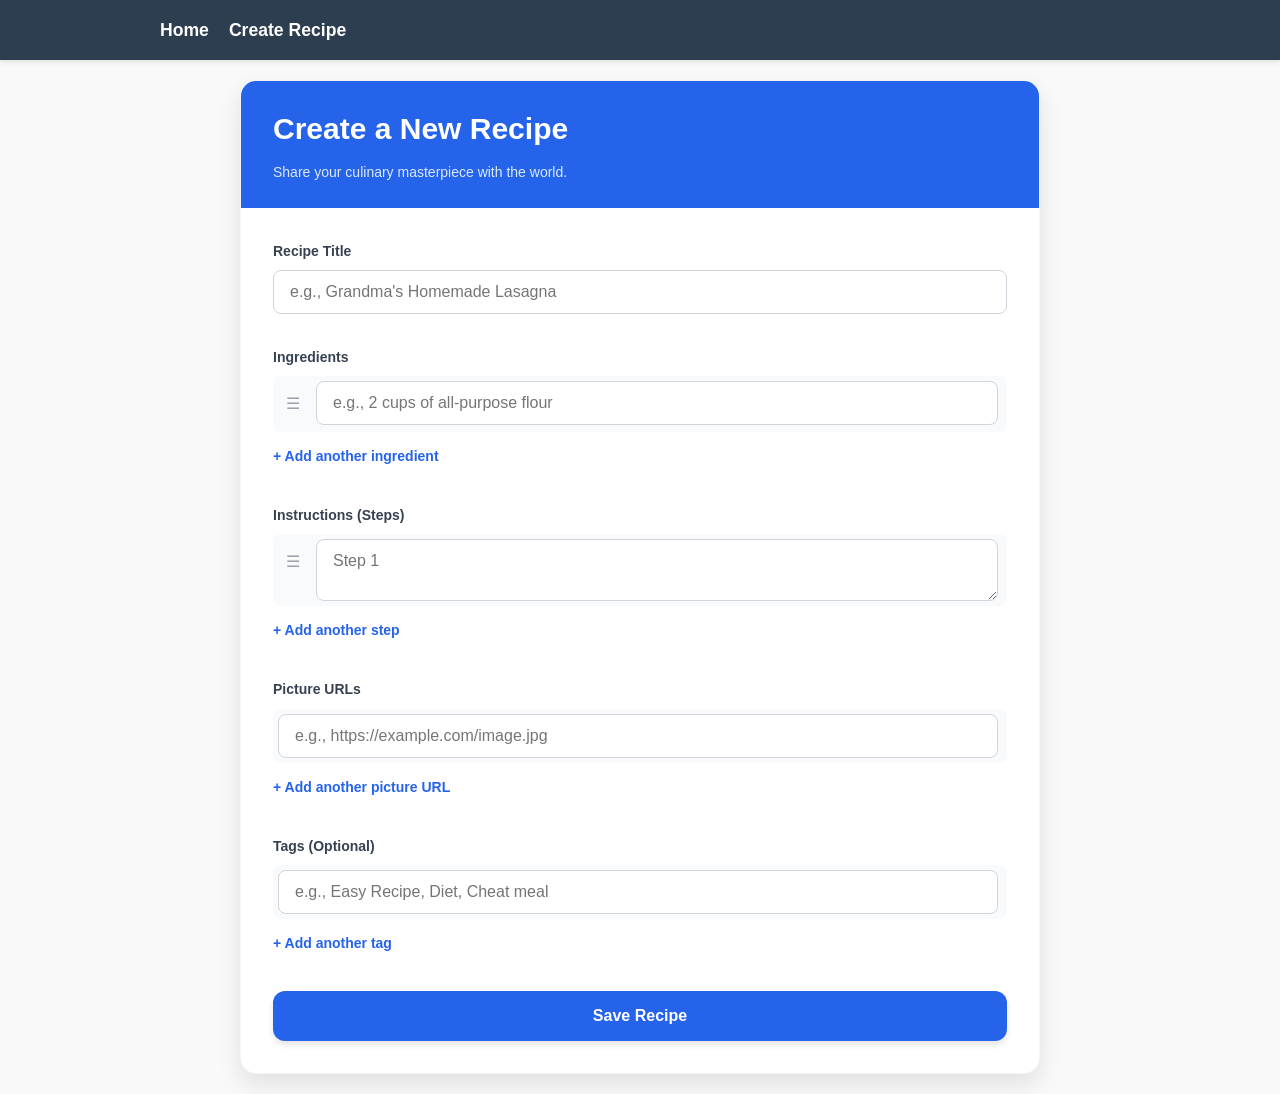
==== pages/create.html @ c3eba283 "first commit" ====
<!DOCTYPE html>
<html lang="en">
<head>
    <!-- The head section links our CSS file to make the page look pretty -->
    <meta charset="UTF-8">
    <meta name="viewport" content="width=device-width, initial-scale=1.0">
    <title>Create Recipe</title>
    <link rel="stylesheet" href="../style.css">
</head>
<body>
    <!-- The navigation bar lets us move between pages -->
    <header>
        <nav>
            <a href="../index.html">Home</a>
            <a href="create.html">Create Recipe</a>
        </nav>
    </header>
    <main>
        <section class="recipe-form-container">
            <div class="form-header">
                <h2>Create a New Recipe</h2>
                <p>Share your culinary masterpiece with the world.</p>
            </div>
            
            <!-- The <form> groups all our inputs together so JavaScript can grab them all at once -->
            <form id="create-recipe-form" class="recipe-form">
                <!-- Recipe Title -->
                <div class="form-group">
                    <label for="title">Recipe Title</label>
                    <!-- 'required' means the browser won't let you submit the form if this is empty -->
                    <input type="text" id="title" name="title" placeholder="e.g., Grandma's Homemade Lasagna" required>
                </div>

                <!-- Ingredients Section -->
                <div class="form-group">
                    <label>Ingredients</label>
                    <!-- This container holds our dynamic rows. JavaScript will add more rows inside here when we click the button below -->
                    <div id="ingredients-container" class="dynamic-container">
                        <div class="dynamic-row">
                            <span class="drag-handle" title="Drag to reorder">☰</span>
                            <input type="text" name="ingredients[]" placeholder="e.g., 2 cups of all-purpose flour" required>
                        </div>
                    </div>
                    <!-- This button has an 'onclick' event that triggers a JavaScript function to create a new input box -->
                    <button type="button" class="add-btn" onclick="addDynamicField('ingredients-container', 'ingredients[]', 'e.g., 2 cups of all-purpose flour')">+ Add another ingredient</button>
                </div>

                <!-- Steps Section -->
                <div class="form-group">
                    <label>Instructions (Steps)</label>
                    <div id="steps-container" class="dynamic-container">
                        <div class="dynamic-row">
                            <span class="drag-handle" title="Drag to reorder">☰</span>
                            <textarea name="steps[]" placeholder="Step 1" rows="2" required></textarea>
                        </div>
                    </div>
                    <button type="button" class="add-btn" onclick="addDynamicField('steps-container', 'steps[]', 'Step', true)">+ Add another step</button>
                </div>

                <!-- Pictures Section -->
                <div class="form-group">
                    <label>Picture URLs</label>
                    <div id="pictures-container" class="dynamic-container">
                        <div class="dynamic-row">
                            <input type="url" name="pictures[]" placeholder="e.g., https://example.com/image.jpg">
                        </div>
                    </div>
                    <button type="button" class="add-btn" onclick="addDynamicField('pictures-container', 'pictures[]', 'e.g., https://example.com/image.jpg', false, 'url')">+ Add another picture URL</button>
                </div>

                <!-- Tags Section -->
                <div class="form-group">
                    <label>Tags (Optional)</label>
                    <div id="tags-container" class="dynamic-container">
                        <div class="dynamic-row">
                            <input type="text" name="tags[]" placeholder="e.g., Easy Recipe, Diet, Cheat meal">
                        </div>
                    </div>
                    <button type="button" class="add-btn" onclick="addDynamicField('tags-container', 'tags[]', 'e.g., Easy Recipe, Diet, Cheat meal')">+ Add another tag</button>
                </div>

                <!-- The submit button tells the form it's time to gather the data and let JS send it to PHP -->
                <button type="submit" class="submit-btn">Save Recipe</button>
            </form>
        </section>
    </main>

    <!-- Load our JavaScript brain so the form actually works! -->
    <script src="../script.js"></script>
</body>
</html>
---- style.css ----
/* --- Basic Reset --- 
   The asterisk (*) targets literally everything on the page and resets default spacing so our design looks identical on all browsers. */
* {
    margin: 0;
    padding: 0;
    box-sizing: border-box;
    font-family: 'Segoe UI', Tahoma, Geneva, Verdana, sans-serif;
}

/* 'body' applies to the whole page background and default text color */
body {
    background-color: #f9f9f9;
    color: #333;
    line-height: 1.6;
}

/* --- Header and Navigation --- 
   These rules style the dark blue bar at the top of the screen */
header {
    background-color: #2c3e50;
    padding: 1rem 0;
    box-shadow: 0 2px 5px rgba(0,0,0,0.1);
}

/* 'display: flex' is a powerful tool that automatically lines up items side-by-side! */
nav {
    max-width: 1000px;
    margin: 0 auto;
    display: flex;
    gap: 20px;
    padding: 0 20px;
}

nav a {
    color: #fff;
    text-decoration: none;
    font-weight: 600;
    font-size: 1.1rem;
    transition: color 0.3s;
}

nav a:hover {
    color: #3498db;
}

#auth-link {
    margin-left: auto; /* Pushes the login link to the right */
}

/* Main Content Area */
main {
    max-width: 1000px;
    margin: 0 auto;
    padding: 20px;
}

/* --- Banner Section ---
   Gives the welcome text a nice gray background box with soft rounded corners */
.banner {
    background-color: #ecf0f1;
    padding: 60px 20px;
    text-align: center;
    border-radius: 8px;
    margin-bottom: 40px;
    box-shadow: 0 4px 6px rgba(0,0,0,0.05);
}

.banner h1 {
    font-size: 2.5rem;
    color: #2c3e50;
    margin-bottom: 10px;
}

.banner p {
    font-size: 1.2rem;
    color: #7f8c8d;
}

/* Recipes Grid */
.recipes-section h2 {
    text-align: center;
    margin-bottom: 30px;
    color: #2c3e50;
    font-size: 2rem;
    width: 100%;
}

/* A 'grid' layout automatically wraps cards onto the next line if the screen gets too small (mobile friendly!) */
.recipe-grid {
    display: grid;
    grid-template-columns: repeat(auto-fill, minmax(280px, 1fr));
    gap: 20px;
}

/* Create Recipe Form styling */
.recipe-form-container {
    background-color: #fff;
    border-radius: 16px;
    box-shadow: 0 10px 25px rgba(0,0,0,0.1);
    max-width: 800px;
    margin: 0 auto;
    overflow: hidden;
    border: 1px solid #f3f4f6;
}

.form-header {
    background-color: #2563eb;
    padding: 24px 32px;
    color: white;
}

.form-header h2 {
    font-size: 1.875rem;
    margin-bottom: 8px;
}

.form-header p {
    color: #dbeafe;
    font-size: 0.875rem;
}

.recipe-form {
    padding: 32px;
    display: flex;
    flex-direction: column;
    gap: 32px;
}

.form-group {
    display: flex;
    flex-direction: column;
    gap: 8px;
}

.form-group label {
    font-size: 0.875rem;
    font-weight: 600;
    color: #374151;
}

.recipe-form input[type="text"],
.recipe-form input[type="url"],
.recipe-form textarea {
    flex: 1;
    width: 100%;
    padding: 12px 16px;
    border-radius: 8px;
    border: 1px solid #d1d5db;
    font-size: 1rem;
    transition: border-color 0.2s, box-shadow 0.2s;
}

.recipe-form input:focus,
.recipe-form textarea:focus {
    outline: none;
    border-color: #3b82f6;
    box-shadow: 0 0 0 2px rgba(59, 130, 246, 0.2);
}

.recipe-form textarea {
    resize: vertical;
    min-height: 60px;
}

.dynamic-container {
    display: flex;
    flex-direction: column;
    gap: 12px;
}

.dynamic-row {
    display: flex;
    gap: 8px;
    align-items: flex-start;
    background-color: #f9fafb;
    padding: 4px 8px 4px 4px;
    border-radius: 8px;
    border: 1px solid transparent;
    transition: border-color 0.2s;
}

.dynamic-row:hover {
    border-color: #e5e7eb;
}

.drag-handle {
    cursor: grab;
    color: #9ca3af;
    padding: 10px 8px;
    user-select: none;
}

.add-btn {
    align-self: flex-start;
    background: none;
    border: none;
    color: #2563eb;
    font-weight: 600;
    font-size: 0.875rem;
    cursor: pointer;
    padding: 8px 0;
}

.remove-btn {
    background-color: #fef2f2;
    color: #dc2626;
    border: none;
    padding: 10px 16px;
    border-radius: 8px;
    font-weight: 500;
    cursor: pointer;
}

.submit-btn {
    background-color: #2563eb;
    color: white;
    padding: 16px 24px;
    border: none;
    border-radius: 12px;
    font-size: 1rem;
    font-weight: bold;
    cursor: pointer;
    box-shadow: 0 4px 6px rgba(0,0,0,0.1);
}

/* --- JavaScript Injected Recipe Card Styles --- */
.recipe-card {
    background-color: #fff;
    border-radius: 16px;
    box-shadow: 0 4px 6px rgba(0,0,0,0.05);
    overflow: hidden;
    border: 1px solid #f3f4f6;
    display: flex;
    flex-direction: column;
    height: 100%;
    transition: transform 0.3s, box-shadow 0.3s;
}

.recipe-card:hover {
    transform: translateY(-5px);
    box-shadow: 0 10px 20px rgba(0,0,0,0.1);
}

.card-image-container {
    position: relative;
    height: 224px;
    overflow: hidden;
    background-color: #e5e7eb;
}

.card-image {
    width: 100%;
    height: 100%;
    object-fit: cover;
    transition: transform 0.5s;
}

/* Makes the top part of the card clickable without affecting Update/Delete buttons */
.card-link {
    text-decoration: none;
    color: inherit;
    display: flex;
    flex-direction: column;
    flex: 1;
}

.recipe-card:hover .card-image {
    transform: scale(1.05);
}

.card-content {
    padding: 20px;
    flex: 1;
    display: flex;
    flex-direction: column;
}

.card-title {
    font-size: 1.25rem;
    font-weight: 700;
    color: #111827;
    margin-bottom: 12px;
    transition: color 0.2s;
}

.recipe-card:hover .card-title {
    color: #2563eb;
}

.tags-container {
    display: flex;
    flex-wrap: wrap;
    gap: 8px;
    margin-bottom: 16px;
}

.tag, .tag-more {
    padding: 4px 10px;
    font-size: 0.75rem;
    font-weight: 600;
    border-radius: 9999px;
}

.tag {
    background-color: #eff6ff;
    color: #2563eb;
}

.tag-more {
    background-color: #f3f4f6;
    color: #4b5563;
}

.card-stats {
    margin-top: auto;
    display: flex;
    justify-content: space-between;
    font-size: 0.875rem;
    color: #6b7280;
    border-top: 1px solid #f3f4f6;
    padding-top: 16px;
}

.card-stats span {
    display: flex;
    align-items: center;
    gap: 4px;
    font-weight: 500;
}

.emoji { font-size: 1.125rem; }

.card-actions {
    padding: 0 20px 20px;
    display: flex;
    gap: 12px;
    border-top: 1px solid #f3f4f6;
    padding-top: 16px;
}

.btn-update, .btn-delete {
    flex: 1;
    padding: 8px 0;
    text-align: center;
    border-radius: 8px;
    font-size: 0.875rem;
    font-weight: 600;
    cursor: pointer;
    text-decoration: none;
    border: none;
    transition: background-color 0.2s;
}

.btn-update { background-color: #eff6ff; color: #2563eb; }
.btn-update:hover { background-color: #dbeafe; }

.btn-delete { background-color: #fef2f2; color: #dc2626; }
.btn-delete:hover { background-color: #fee2e2; }

/* --- JavaScript Injected Recipe Details Styles --- */
.details-page { max-width: 1024px; margin: 0 auto; padding: 32px 20px; }
.back-link { display: inline-flex; align-items: center; color: #2563eb; font-weight: 600; margin-bottom: 24px; text-decoration: none; transition: color 0.2s; }
.back-link:hover { color: #1e40af; }
.details-card { background: white; border-radius: 24px; box-shadow: 0 20px 25px -5px rgba(0,0,0,0.1); overflow: hidden; border: 1px solid #f3f4f6; }

/* Hero Slider */
.hero-slider { position: relative; height: 400px; background-color: #e5e7eb; overflow: hidden; }
.hero-slider img { width: 100%; height: 100%; object-fit: cover; transition: opacity 0.5s ease-in-out; }
.hero-overlay { position: absolute; inset: 0; background: linear-gradient(to top, rgba(0,0,0,0.8) 0%, rgba(0,0,0,0.2) 60%, transparent 100%); }
.hero-title-container { position: absolute; bottom: 0; left: 0; padding: 32px; width: 100%; box-sizing: border-box; }
.hero-title { font-size: 3rem; font-weight: 800; color: white; text-shadow: 0 4px 6px rgba(0,0,0,0.5); line-height: 1.2; margin: 0; }

/* Slider Controls */
.slider-btn { position: absolute; top: 50%; transform: translateY(-50%); background: rgba(0,0,0,0.3); backdrop-filter: blur(4px); color: white; border: none; border-radius: 50%; width: 40px; height: 40px; cursor: pointer; transition: all 0.3s; opacity: 0; display: flex; align-items: center; justify-content: center; font-size: 1rem; }
.hero-slider:hover .slider-btn { opacity: 1; }
.slider-btn:hover { background: rgba(0,0,0,0.6); }
.slider-btn.prev { left: 16px; }
.slider-btn.next { right: 16px; }
.slider-dots { position: absolute; bottom: 120px; left: 0; right: 0; display: flex; justify-content: center; gap: 8px; }
.slider-dot { width: 10px; height: 10px; border-radius: 50%; border: none; background: rgba(255,255,255,0.4); cursor: pointer; padding: 0; transition: background 0.2s; box-shadow: 0 1px 3px rgba(0,0,0,0.3); }
.slider-dot.active { background: white; }
.slider-dot:hover { background: rgba(255,255,255,0.8); }

/* Content Grid */
.details-content { padding: 40px; }
.detail-tags-container { display: flex; flex-wrap: wrap; gap: 12px; margin-bottom: 32px; padding-bottom: 32px; border-bottom: 1px solid #f3f4f6; }
.detail-tag { padding: 6px 16px; background-color: #eff6ff; color: #1d4ed8; font-size: 0.875rem; font-weight: 700; border-radius: 9999px; border: 1px solid #dbeafe; box-shadow: 0 1px 2px rgba(0,0,0,0.05); }
.details-grid { display: grid; grid-template-columns: 1fr 2fr; gap: 48px; }

/* Ingredients & Steps Layout */
.ingredients-col h2, .steps-col h2 { font-size: 1.5rem; font-weight: 700; margin-bottom: 24px; display: flex; align-items: center; gap: 8px; color: #111827; }
.ingredients-list { list-style: none; display: flex; flex-direction: column; gap: 12px; padding: 0; margin: 0; }
.ingredient-item { display: flex; align-items: flex-start; background: #fff7ed; padding: 12px 16px; border-radius: 12px; border: 1px solid #ffedd5; }
.ingredient-item .bullet { color: #f97316; margin-right: 12px; font-weight: bold; }
.ingredient-item span:last-child { color: #374151; font-weight: 500; }
.steps-list { display: flex; flex-direction: column; gap: 24px; }
.step-item { display: flex; gap: 16px; padding: 20px; background: #f9fafb; border-radius: 16px; border: 1px solid #f3f4f6; transition: box-shadow 0.2s; }
.step-item:hover { box-shadow: 0 4px 6px rgba(0,0,0,0.05); }
.step-number { flex-shrink: 0; width: 40px; height: 40px; background: #2563eb; color: white; border-radius: 50%; display: flex; align-items: center; justify-content: center; font-weight: 700; font-size: 1.125rem; box-shadow: inset 0 2px 4px rgba(0,0,0,0.2); }
.step-text { color: #374151; line-height: 1.6; padding-top: 6px; margin: 0; }

/* Responsive Details */
@media (max-width: 768px) { 
    .details-grid { grid-template-columns: 1fr; } 
    .hero-title { font-size: 2.25rem; } 
    .details-content { padding: 20px; }
}
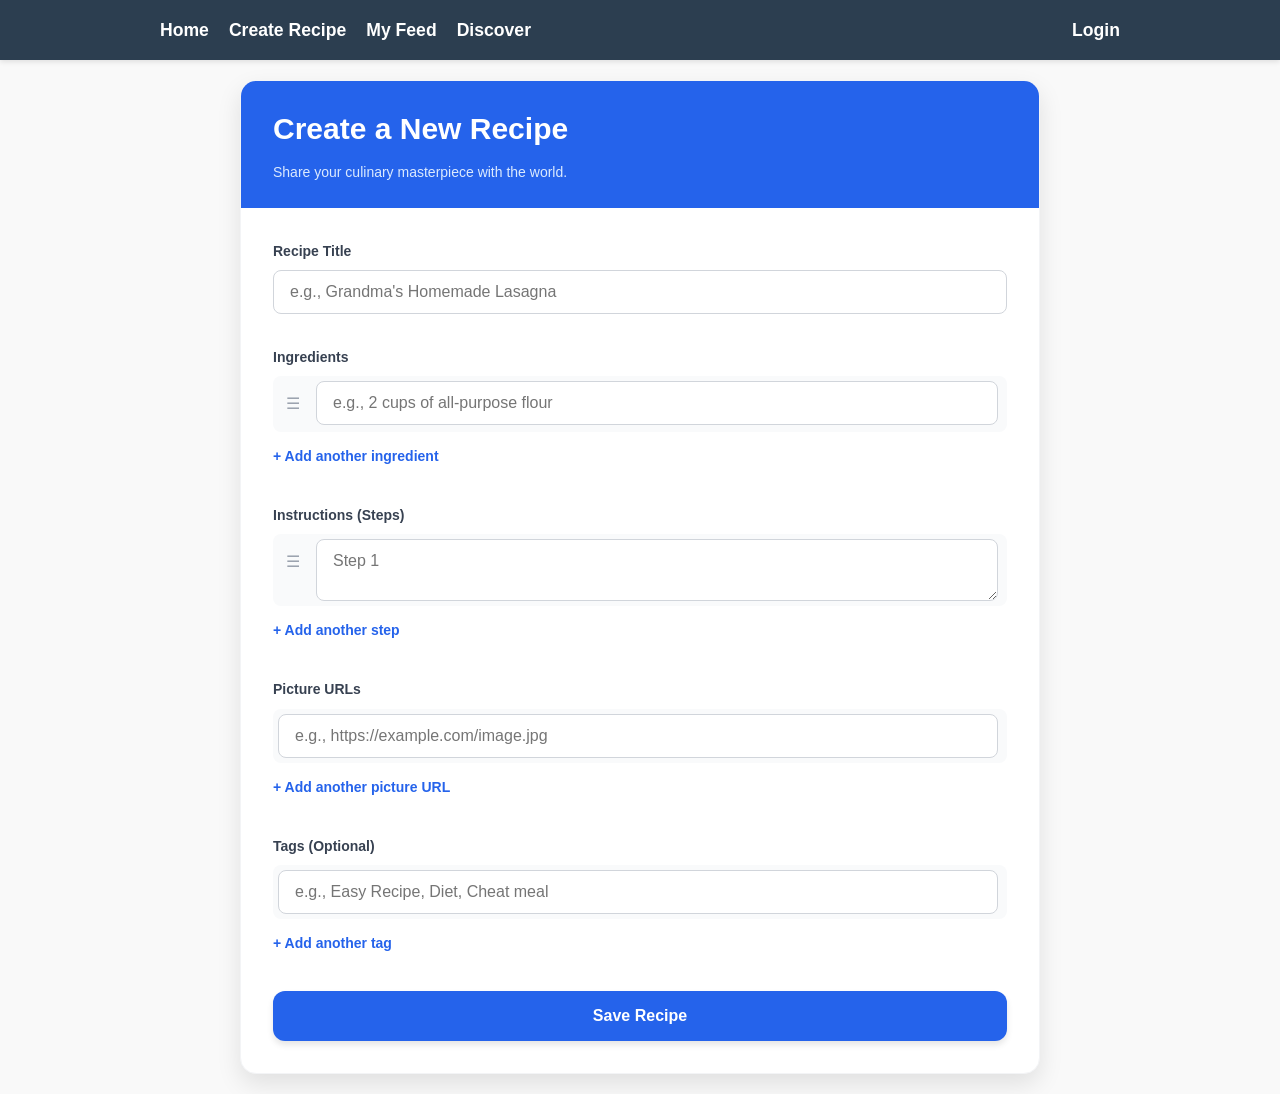
==== commit ce818268: "added the follow other user functionality" ====
--- a/pages/create.html
+++ b/pages/create.html
@@ -5,7 +5,7 @@
     <meta charset="UTF-8">
     <meta name="viewport" content="width=device-width, initial-scale=1.0">
     <title>Create Recipe</title>
-    <link rel="stylesheet" href="../style.css">
+    <link rel="stylesheet" href="../style.css?v=1.3">
 </head>
 <body>
     <!-- The navigation bar lets us move between pages -->
@@ -13,6 +13,9 @@
         <nav>
             <a href="../index.html">Home</a>
             <a href="create.html">Create Recipe</a>
+            <a href="feed.html">My Feed</a>
+            <a href="users.html">Discover</a>
+            <a href="login.html" id="auth-link">Login</a>
         </nav>
     </header>
     <main>
@@ -86,6 +89,6 @@
     </main>
 
     <!-- Load our JavaScript brain so the form actually works! -->
-    <script src="../script.js"></script>
+    <script src="../script.js?v=1.3"></script>
 </body>
 </html>
--- a/style.css
+++ b/style.css
@@ -29,6 +29,7 @@
     display: flex;
     gap: 20px;
     padding: 0 20px;
+    align-items: center;
 }
 
 nav a {
@@ -45,6 +46,23 @@
 
 #auth-link {
     margin-left: auto; /* Pushes the login link to the right */
+}
+
+/* Desktop Drawer Styles */
+.hamburger-btn {
+    display: none;
+    background: none;
+    border: none;
+    color: white;
+    font-size: 1.8rem;
+    cursor: pointer;
+    z-index: 1001;
+    position: relative;
+}
+
+.nav-drawer {
+    display: flex;
+    gap: 20px;
 }
 
 /* Main Content Area */
@@ -401,7 +419,38 @@
 
 /* Responsive Details */
 @media (max-width: 768px) { 
+    /* Mobile Navigation */
+    nav {
+        padding: 10px 20px;
+    }
+    #auth-link { margin-left: auto; }
+
+    .hamburger-btn {
+        display: block;
+    }
+    .nav-drawer {
+        position: fixed;
+        top: 0;
+        left: -250px;
+        width: 250px;
+        height: 100vh;
+        background-color: #2c3e50;
+        flex-direction: column;
+        padding: 70px 20px 20px;
+        transition: left 0.3s ease;
+        box-shadow: 2px 0 10px rgba(0,0,0,0.5);
+        z-index: 1000;
+    }
+    .nav-drawer.open {
+        left: 0;
+    }
+    
+    /* Edge-to-Edge Recipe Details */
+    #recipe-details-container { margin: -20px; background: #fff; min-height: 100vh; }
+    .back-link { margin: 20px 0 10px 20px; }
+    .details-card { border-radius: 0; border: none; box-shadow: none; }
+
     .details-grid { grid-template-columns: 1fr; } 
     .hero-title { font-size: 2.25rem; } 
-    .details-content { padding: 20px; }
+    .details-content { padding: 24px 16px; }
 }
